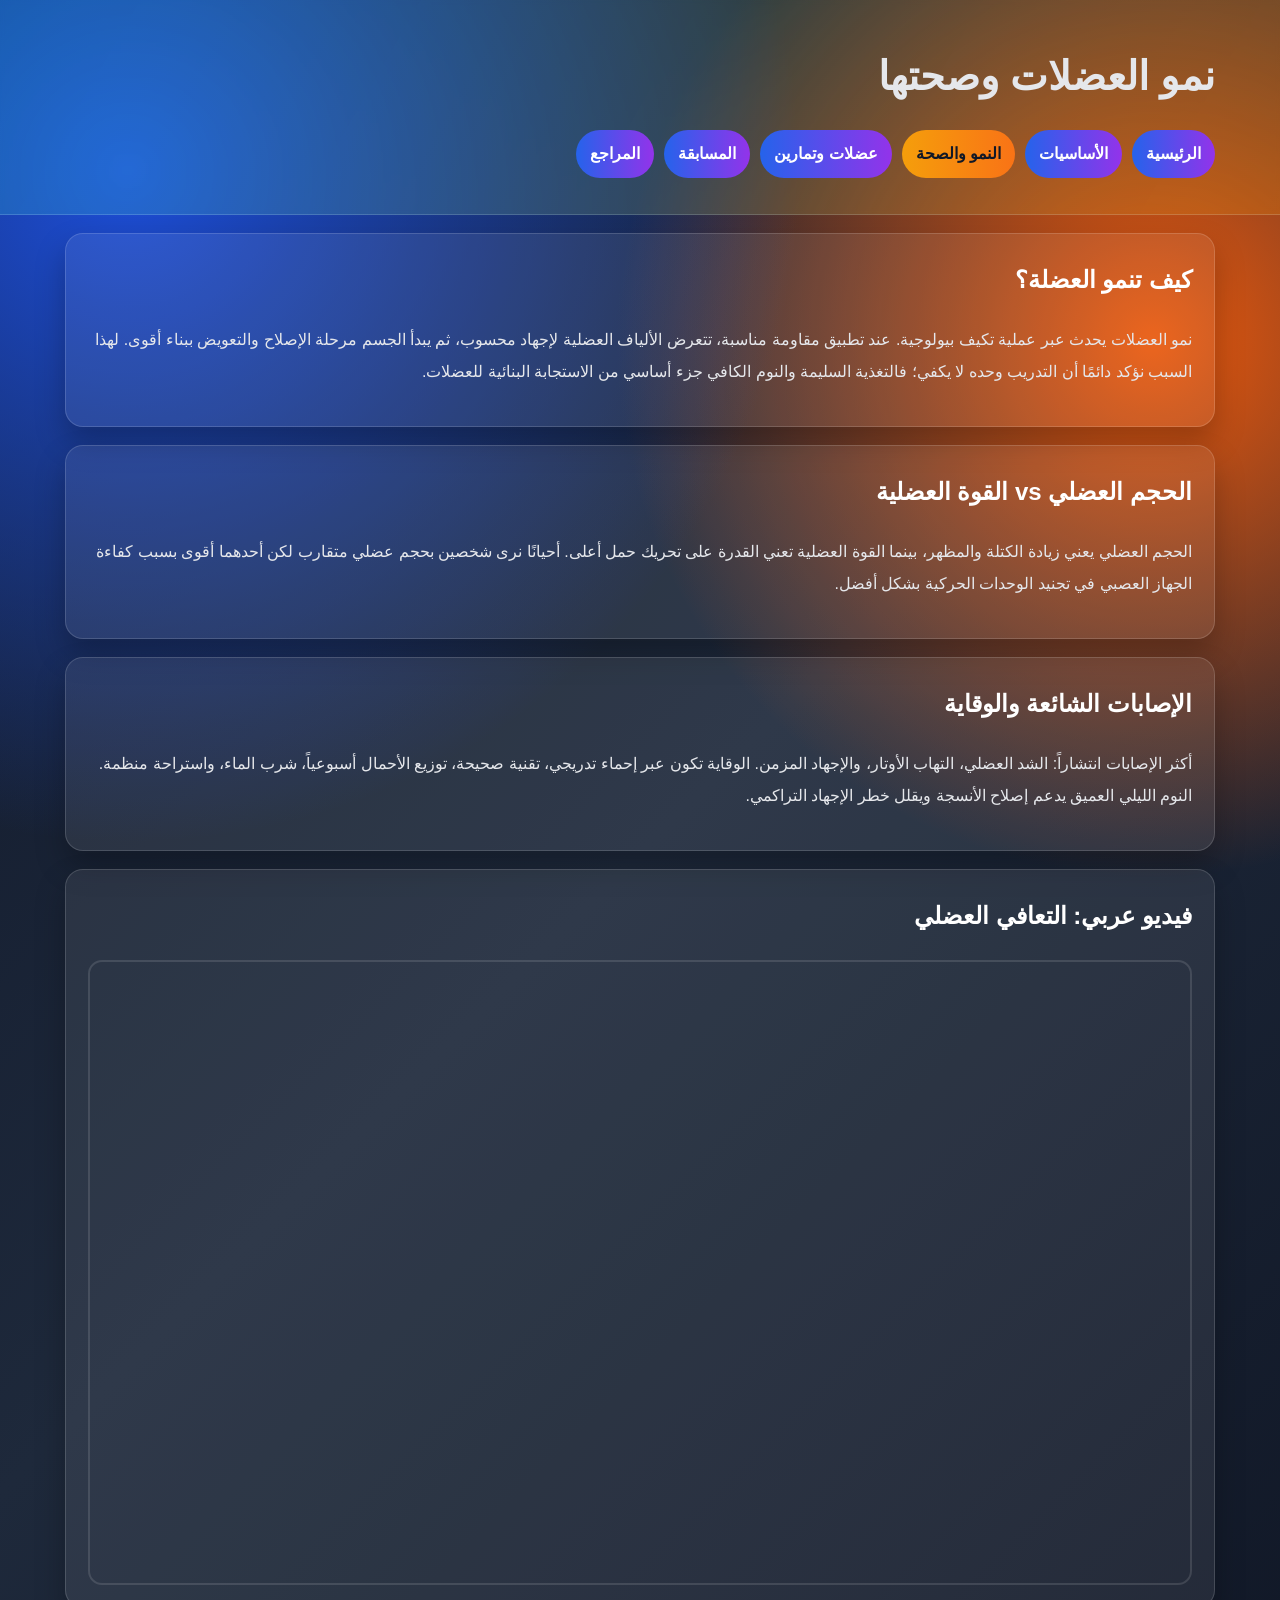
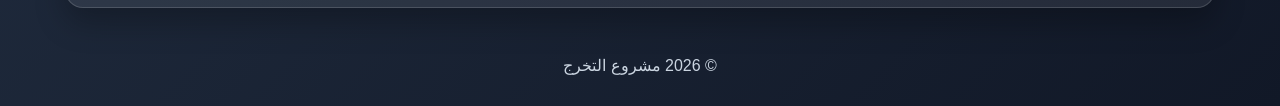
==== growth-health.html @ 99dec6dd "Enhance design, expand content, and revamp exercises with Arabic media" ====
<!doctype html><html lang="ar" dir="rtl"><head><meta charset="UTF-8"><meta name="viewport" content="width=device-width,initial-scale=1"><title>النمو والصحة</title><link rel="stylesheet" href="styles.css"></head><body>
<header class="hero"><div class="container"><h1>نمو العضلات وصحتها</h1><nav class="topnav"><a href="index.html">الرئيسية</a><a href="muscle-basics.html">الأساسيات</a><a href="growth-health.html" class="active">النمو والصحة</a><a href="sports.html">عضلات وتمارين</a><a href="quiz.html">المسابقة</a><a href="references.html">المراجع</a></nav></div></header>
<main class="container"><section class="card"><h2>كيف تنمو العضلة؟</h2><p>نمو العضلات يحدث عبر عملية تكيف بيولوجية. عند تطبيق مقاومة مناسبة، تتعرض الألياف العضلية لإجهاد محسوب، ثم يبدأ الجسم مرحلة الإصلاح والتعويض ببناء أقوى. لهذا السبب نؤكد دائمًا أن التدريب وحده لا يكفي؛ فالتغذية السليمة والنوم الكافي جزء أساسي من الاستجابة البنائية للعضلات.</p></section><section class="card"><h2>الحجم العضلي vs القوة العضلية</h2><p>الحجم العضلي يعني زيادة الكتلة والمظهر، بينما القوة العضلية تعني القدرة على تحريك حمل أعلى. أحيانًا نرى شخصين بحجم عضلي متقارب لكن أحدهما أقوى بسبب كفاءة الجهاز العصبي في تجنيد الوحدات الحركية بشكل أفضل.</p></section><section class="card"><h2>الإصابات الشائعة والوقاية</h2><p>أكثر الإصابات انتشاراً: الشد العضلي، التهاب الأوتار، والإجهاد المزمن. الوقاية تكون عبر إحماء تدريجي، تقنية صحيحة، توزيع الأحمال أسبوعياً، شرب الماء، واستراحة منظمة. النوم الليلي العميق يدعم إصلاح الأنسجة ويقلل خطر الإجهاد التراكمي.</p></section><section class="card"><h2>فيديو عربي: التعافي العضلي</h2><div class="video-wrap"><iframe src="https://www.youtube.com/embed/2I8vK0Y0Q2A" title="التعافي العضلي" allowfullscreen></iframe></div></section></main><footer><div class="container">© 2026 مشروع التخرج</div></footer></body></html>
---- styles.css ----
:root{
  --bg1:#0f172a; --bg2:#1e293b; --bg3:#111827;
  --gold:#f59e0b; --cyan:#22d3ee; --pink:#f97316; --lime:#84cc16;
  --text:#e5e7eb; --muted:#cbd5e1; --card:rgba(255,255,255,.08);
}
*{box-sizing:border-box}
body{margin:0;font-family:"Cairo",Tahoma,Arial,sans-serif;color:var(--text);background:radial-gradient(circle at 10% 10%,#1d4ed8 0%,transparent 35%),radial-gradient(circle at 90% 20%,#ea580c 0%,transparent 30%),linear-gradient(135deg,var(--bg1),var(--bg2),var(--bg3));line-height:2}
.container{width:min(1150px,92%);margin:auto}
.hero{padding:36px 0;background:linear-gradient(120deg,rgba(34,211,238,.22),rgba(245,158,11,.2));backdrop-filter:blur(2px);border-bottom:1px solid rgba(255,255,255,.16)}
.hero h1{margin:0 0 8px;font-size:clamp(1.6rem,3.2vw,2.5rem)}
.topnav{display:flex;flex-wrap:wrap;gap:10px;margin-top:14px}
.topnav a{text-decoration:none;color:#fff;padding:8px 14px;border-radius:999px;background:linear-gradient(90deg,#2563eb,#9333ea);font-weight:700;transition:.25s}
.topnav a:hover{transform:translateY(-2px);filter:brightness(1.08)}
.topnav a.active{background:linear-gradient(90deg,var(--gold),var(--pink));color:#111827}
.card{margin:18px 0;padding:22px;border-radius:18px;background:var(--card);border:1px solid rgba(255,255,255,.15);box-shadow:0 15px 30px rgba(0,0,0,.25)}
.card h2{margin-top:0;color:#fff}.card h3{color:#fde68a}
.message{background:linear-gradient(90deg,rgba(34,211,238,.2),rgba(245,158,11,.2));padding:12px;border-right:6px solid var(--gold);border-radius:10px}
.gallery{display:grid;grid-template-columns:repeat(auto-fit,minmax(220px,1fr));gap:12px}
.gallery img,.full-img,.muscle-img{width:100%;height:260px;object-fit:cover;border-radius:14px;border:2px solid rgba(255,255,255,.15)}
.video-wrap{position:relative;padding-bottom:56.25%;height:0;border-radius:14px;overflow:hidden;border:2px solid rgba(255,255,255,.12)}
.video-wrap iframe{position:absolute;inset:0;width:100%;height:100%;border:0}
.grid{display:grid;grid-template-columns:repeat(auto-fit,minmax(260px,1fr));gap:14px}
.exercise{background:rgba(17,24,39,.6);padding:14px;border-radius:12px;border:1px solid rgba(132,204,22,.35)}
.exercise a{color:#67e8f9;font-weight:700}
.btn{background:linear-gradient(90deg,#10b981,#22d3ee);color:#0b1324;border:0;padding:11px 15px;border-radius:10px;cursor:pointer;font-weight:700}
.q-item{padding:10px;border:1px solid rgba(255,255,255,.2);border-radius:10px;margin:10px 0;background:rgba(0,0,0,.18)}
footer{padding:24px 0;text-align:center;color:var(--muted)}
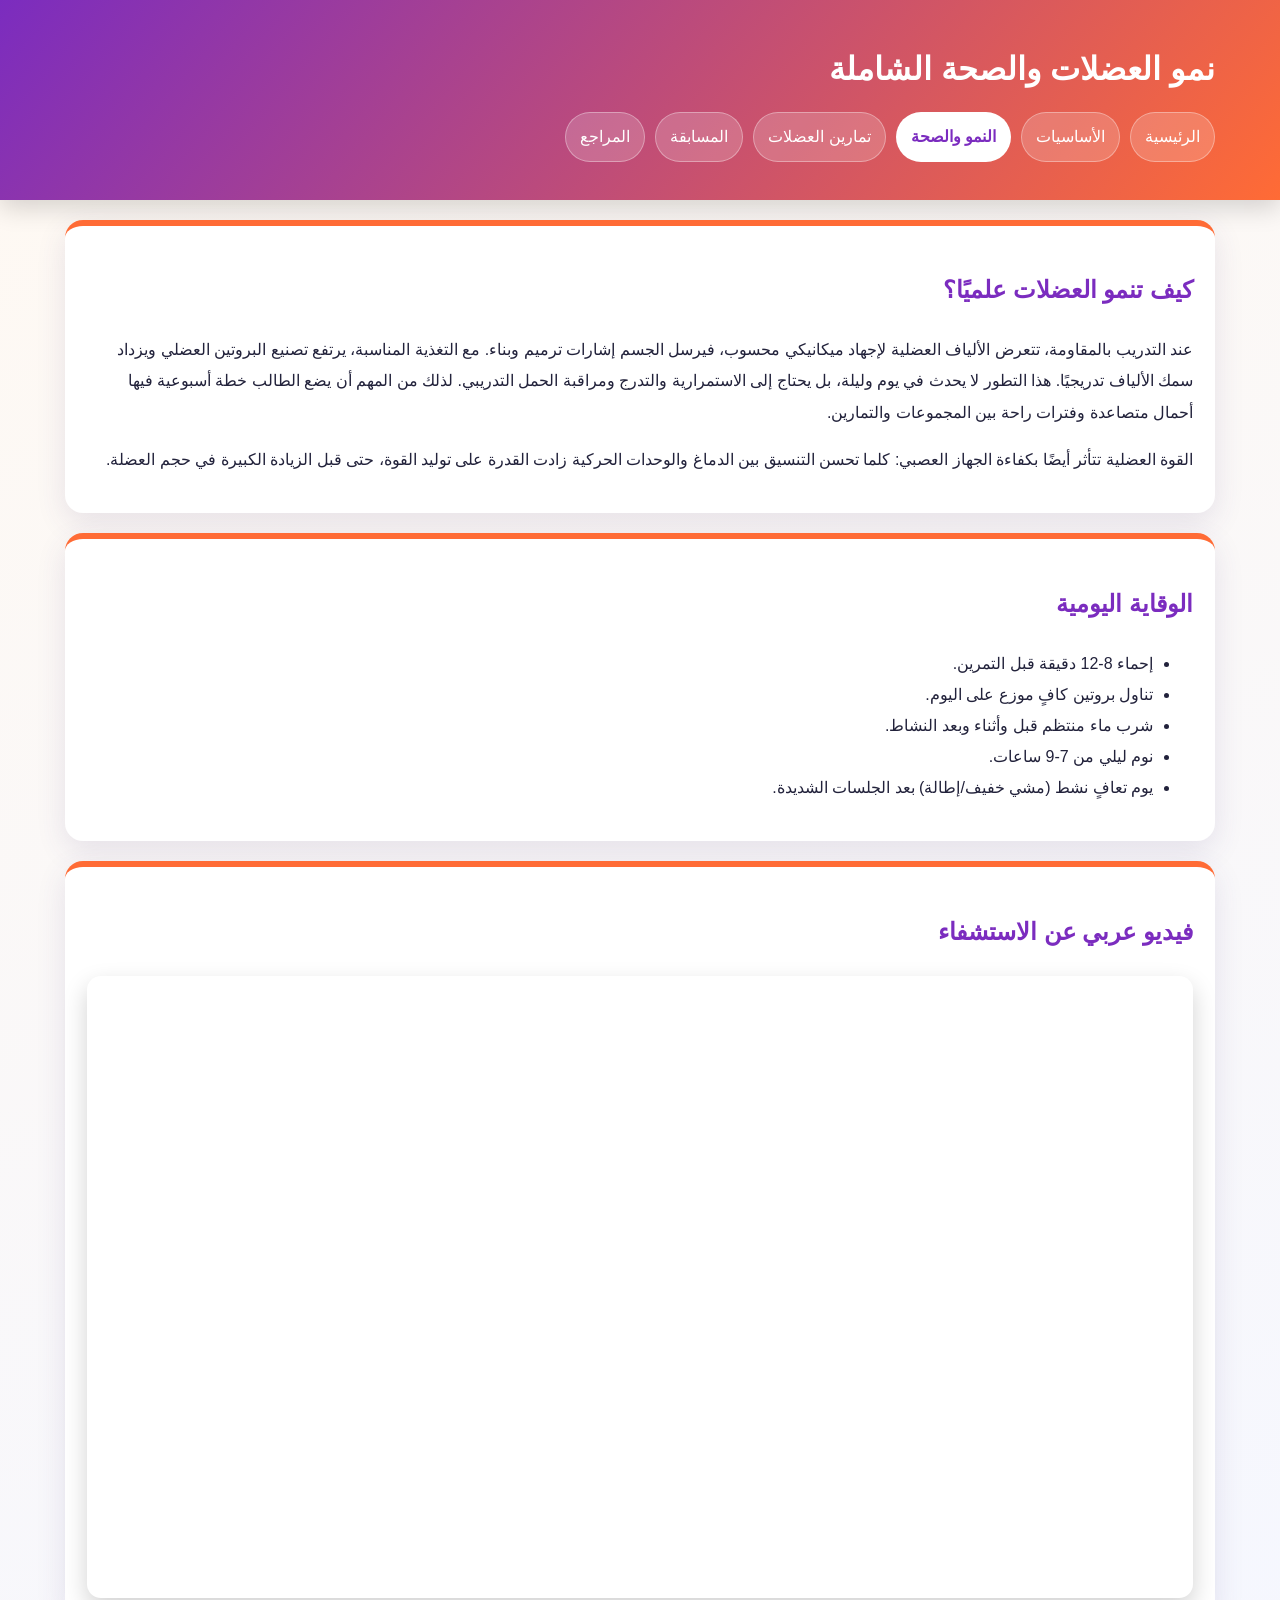
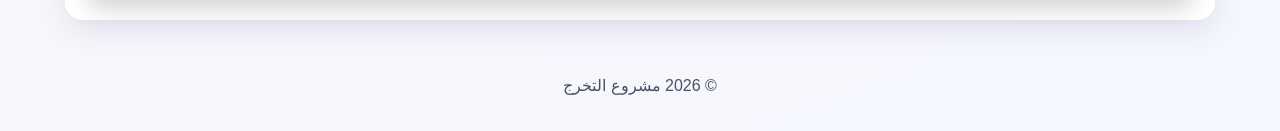
==== commit 9461aad6: "Elevate design and content: vibrant theme, Arabic media, richer muscle training sections" ====
--- a/growth-health.html
+++ b/growth-health.html
@@ -1,3 +1,3 @@
 <!doctype html><html lang="ar" dir="rtl"><head><meta charset="UTF-8"><meta name="viewport" content="width=device-width,initial-scale=1"><title>النمو والصحة</title><link rel="stylesheet" href="styles.css"></head><body>
-<header class="hero"><div class="container"><h1>نمو العضلات وصحتها</h1><nav class="topnav"><a href="index.html">الرئيسية</a><a href="muscle-basics.html">الأساسيات</a><a href="growth-health.html" class="active">النمو والصحة</a><a href="sports.html">عضلات وتمارين</a><a href="quiz.html">المسابقة</a><a href="references.html">المراجع</a></nav></div></header>
-<main class="container"><section class="card"><h2>كيف تنمو العضلة؟</h2><p>نمو العضلات يحدث عبر عملية تكيف بيولوجية. عند تطبيق مقاومة مناسبة، تتعرض الألياف العضلية لإجهاد محسوب، ثم يبدأ الجسم مرحلة الإصلاح والتعويض ببناء أقوى. لهذا السبب نؤكد دائمًا أن التدريب وحده لا يكفي؛ فالتغذية السليمة والنوم الكافي جزء أساسي من الاستجابة البنائية للعضلات.</p></section><section class="card"><h2>الحجم العضلي vs القوة العضلية</h2><p>الحجم العضلي يعني زيادة الكتلة والمظهر، بينما القوة العضلية تعني القدرة على تحريك حمل أعلى. أحيانًا نرى شخصين بحجم عضلي متقارب لكن أحدهما أقوى بسبب كفاءة الجهاز العصبي في تجنيد الوحدات الحركية بشكل أفضل.</p></section><section class="card"><h2>الإصابات الشائعة والوقاية</h2><p>أكثر الإصابات انتشاراً: الشد العضلي، التهاب الأوتار، والإجهاد المزمن. الوقاية تكون عبر إحماء تدريجي، تقنية صحيحة، توزيع الأحمال أسبوعياً، شرب الماء، واستراحة منظمة. النوم الليلي العميق يدعم إصلاح الأنسجة ويقلل خطر الإجهاد التراكمي.</p></section><section class="card"><h2>فيديو عربي: التعافي العضلي</h2><div class="video-wrap"><iframe src="https://www.youtube.com/embed/2I8vK0Y0Q2A" title="التعافي العضلي" allowfullscreen></iframe></div></section></main><footer><div class="container">© 2026 مشروع التخرج</div></footer></body></html>
+<header class="hero"><div class="container"><h1>نمو العضلات والصحة الشاملة</h1><nav class="topnav"><a href="index.html">الرئيسية</a><a href="muscle-basics.html">الأساسيات</a><a href="growth-health.html" class="active">النمو والصحة</a><a href="sports.html">تمارين العضلات</a><a href="quiz.html">المسابقة</a><a href="references.html">المراجع</a></nav></div></header>
+<main class="container"><section class="card"><h2>كيف تنمو العضلات علميًا؟</h2><p>عند التدريب بالمقاومة، تتعرض الألياف العضلية لإجهاد ميكانيكي محسوب، فيرسل الجسم إشارات ترميم وبناء. مع التغذية المناسبة، يرتفع تصنيع البروتين العضلي ويزداد سمك الألياف تدريجيًا. هذا التطور لا يحدث في يوم وليلة، بل يحتاج إلى الاستمرارية والتدرج ومراقبة الحمل التدريبي. لذلك من المهم أن يضع الطالب خطة أسبوعية فيها أحمال متصاعدة وفترات راحة بين المجموعات والتمارين.</p><p>القوة العضلية تتأثر أيضًا بكفاءة الجهاز العصبي: كلما تحسن التنسيق بين الدماغ والوحدات الحركية زادت القدرة على توليد القوة، حتى قبل الزيادة الكبيرة في حجم العضلة.</p></section><section class="card"><h2>الوقاية اليومية</h2><ul><li>إحماء 8-12 دقيقة قبل التمرين.</li><li>تناول بروتين كافٍ موزع على اليوم.</li><li>شرب ماء منتظم قبل وأثناء وبعد النشاط.</li><li>نوم ليلي من 7-9 ساعات.</li><li>يوم تعافٍ نشط (مشي خفيف/إطالة) بعد الجلسات الشديدة.</li></ul></section><section class="card"><h2>فيديو عربي عن الاستشفاء</h2><div class="video-wrap"><iframe src="https://www.youtube.com/embed/3m4N2Ff0hY0" title="الاستشفاء العضلي بالعربي" allowfullscreen></iframe></div></section></main><footer><div class="container">© 2026 مشروع التخرج</div></footer></body></html>
--- a/styles.css
+++ b/styles.css
@@ -1,27 +1,30 @@
-:root{
-  --bg1:#0f172a; --bg2:#1e293b; --bg3:#111827;
-  --gold:#f59e0b; --cyan:#22d3ee; --pink:#f97316; --lime:#84cc16;
-  --text:#e5e7eb; --muted:#cbd5e1; --card:rgba(255,255,255,.08);
+:root {
+  --bg: #fff9f2;
+  --bg2: #f5f7ff;
+  --card: #ffffff;
+  --text: #22223b;
+  --primary: #ff6b35;
+  --secondary: #7b2cbf;
+  --accent: #2a9d8f;
+  --gold: #f4a261;
 }
 *{box-sizing:border-box}
-body{margin:0;font-family:"Cairo",Tahoma,Arial,sans-serif;color:var(--text);background:radial-gradient(circle at 10% 10%,#1d4ed8 0%,transparent 35%),radial-gradient(circle at 90% 20%,#ea580c 0%,transparent 30%),linear-gradient(135deg,var(--bg1),var(--bg2),var(--bg3));line-height:2}
-.container{width:min(1150px,92%);margin:auto}
-.hero{padding:36px 0;background:linear-gradient(120deg,rgba(34,211,238,.22),rgba(245,158,11,.2));backdrop-filter:blur(2px);border-bottom:1px solid rgba(255,255,255,.16)}
-.hero h1{margin:0 0 8px;font-size:clamp(1.6rem,3.2vw,2.5rem)}
-.topnav{display:flex;flex-wrap:wrap;gap:10px;margin-top:14px}
-.topnav a{text-decoration:none;color:#fff;padding:8px 14px;border-radius:999px;background:linear-gradient(90deg,#2563eb,#9333ea);font-weight:700;transition:.25s}
-.topnav a:hover{transform:translateY(-2px);filter:brightness(1.08)}
-.topnav a.active{background:linear-gradient(90deg,var(--gold),var(--pink));color:#111827}
-.card{margin:18px 0;padding:22px;border-radius:18px;background:var(--card);border:1px solid rgba(255,255,255,.15);box-shadow:0 15px 30px rgba(0,0,0,.25)}
-.card h2{margin-top:0;color:#fff}.card h3{color:#fde68a}
-.message{background:linear-gradient(90deg,rgba(34,211,238,.2),rgba(245,158,11,.2));padding:12px;border-right:6px solid var(--gold);border-radius:10px}
-.gallery{display:grid;grid-template-columns:repeat(auto-fit,minmax(220px,1fr));gap:12px}
-.gallery img,.full-img,.muscle-img{width:100%;height:260px;object-fit:cover;border-radius:14px;border:2px solid rgba(255,255,255,.15)}
-.video-wrap{position:relative;padding-bottom:56.25%;height:0;border-radius:14px;overflow:hidden;border:2px solid rgba(255,255,255,.12)}
+body{margin:0;font-family:"Cairo",Tahoma,Arial,sans-serif;color:var(--text);line-height:1.95;background:linear-gradient(160deg,var(--bg),var(--bg2));}
+.container{width:min(1150px,93%);margin:auto}
+.hero{background:linear-gradient(130deg,var(--secondary),var(--primary));color:#fff;padding:38px 0;box-shadow:0 8px 24px rgba(0,0,0,.16)}
+.hero h1{margin:0 0 8px;font-size:2rem}
+.topnav{display:flex;flex-wrap:wrap;gap:10px;margin-top:12px}
+.topnav a{padding:8px 14px;background:rgba(255,255,255,.18);border:1px solid rgba(255,255,255,.35);color:#fff;text-decoration:none;border-radius:999px;transition:.2s}
+.topnav a:hover{transform:translateY(-1px);background:rgba(255,255,255,.3)}
+.topnav a.active{background:#fff;color:var(--secondary);font-weight:700}
+.card{background:var(--card);margin:20px 0;padding:22px;border-radius:18px;border-top:6px solid var(--primary);box-shadow:0 10px 30px rgba(73,56,120,.12)}
+.card h2{color:var(--secondary)} .card h3{color:var(--accent)}
+.message{background:#fff3e0;border-right:6px solid var(--gold);padding:13px;border-radius:10px}
+.grid{display:grid;grid-template-columns:repeat(auto-fit,minmax(240px,1fr));gap:14px}
+.gallery{display:grid;grid-template-columns:repeat(auto-fit,minmax(230px,1fr));gap:12px}
+.gallery img,.full-img,.muscle-img{width:100%;height:250px;object-fit:cover;border-radius:14px;border:3px solid #fff;box-shadow:0 8px 20px rgba(0,0,0,.12)}
+.video-wrap{position:relative;padding-bottom:56.25%;height:0;overflow:hidden;border-radius:14px;box-shadow:0 10px 25px rgba(0,0,0,.18)}
 .video-wrap iframe{position:absolute;inset:0;width:100%;height:100%;border:0}
-.grid{display:grid;grid-template-columns:repeat(auto-fit,minmax(260px,1fr));gap:14px}
-.exercise{background:rgba(17,24,39,.6);padding:14px;border-radius:12px;border:1px solid rgba(132,204,22,.35)}
-.exercise a{color:#67e8f9;font-weight:700}
-.btn{background:linear-gradient(90deg,#10b981,#22d3ee);color:#0b1324;border:0;padding:11px 15px;border-radius:10px;cursor:pointer;font-weight:700}
-.q-item{padding:10px;border:1px solid rgba(255,255,255,.2);border-radius:10px;margin:10px 0;background:rgba(0,0,0,.18)}
-footer{padding:24px 0;text-align:center;color:var(--muted)}
+.exercise-block{padding:14px;margin:12px 0;background:#f8f9ff;border-radius:12px;border-right:5px solid var(--accent)}
+.badge{display:inline-block;background:var(--accent);color:#fff;padding:2px 10px;border-radius:999px;font-size:.85rem}
+footer{padding:30px 0;text-align:center;color:#4d4d68}
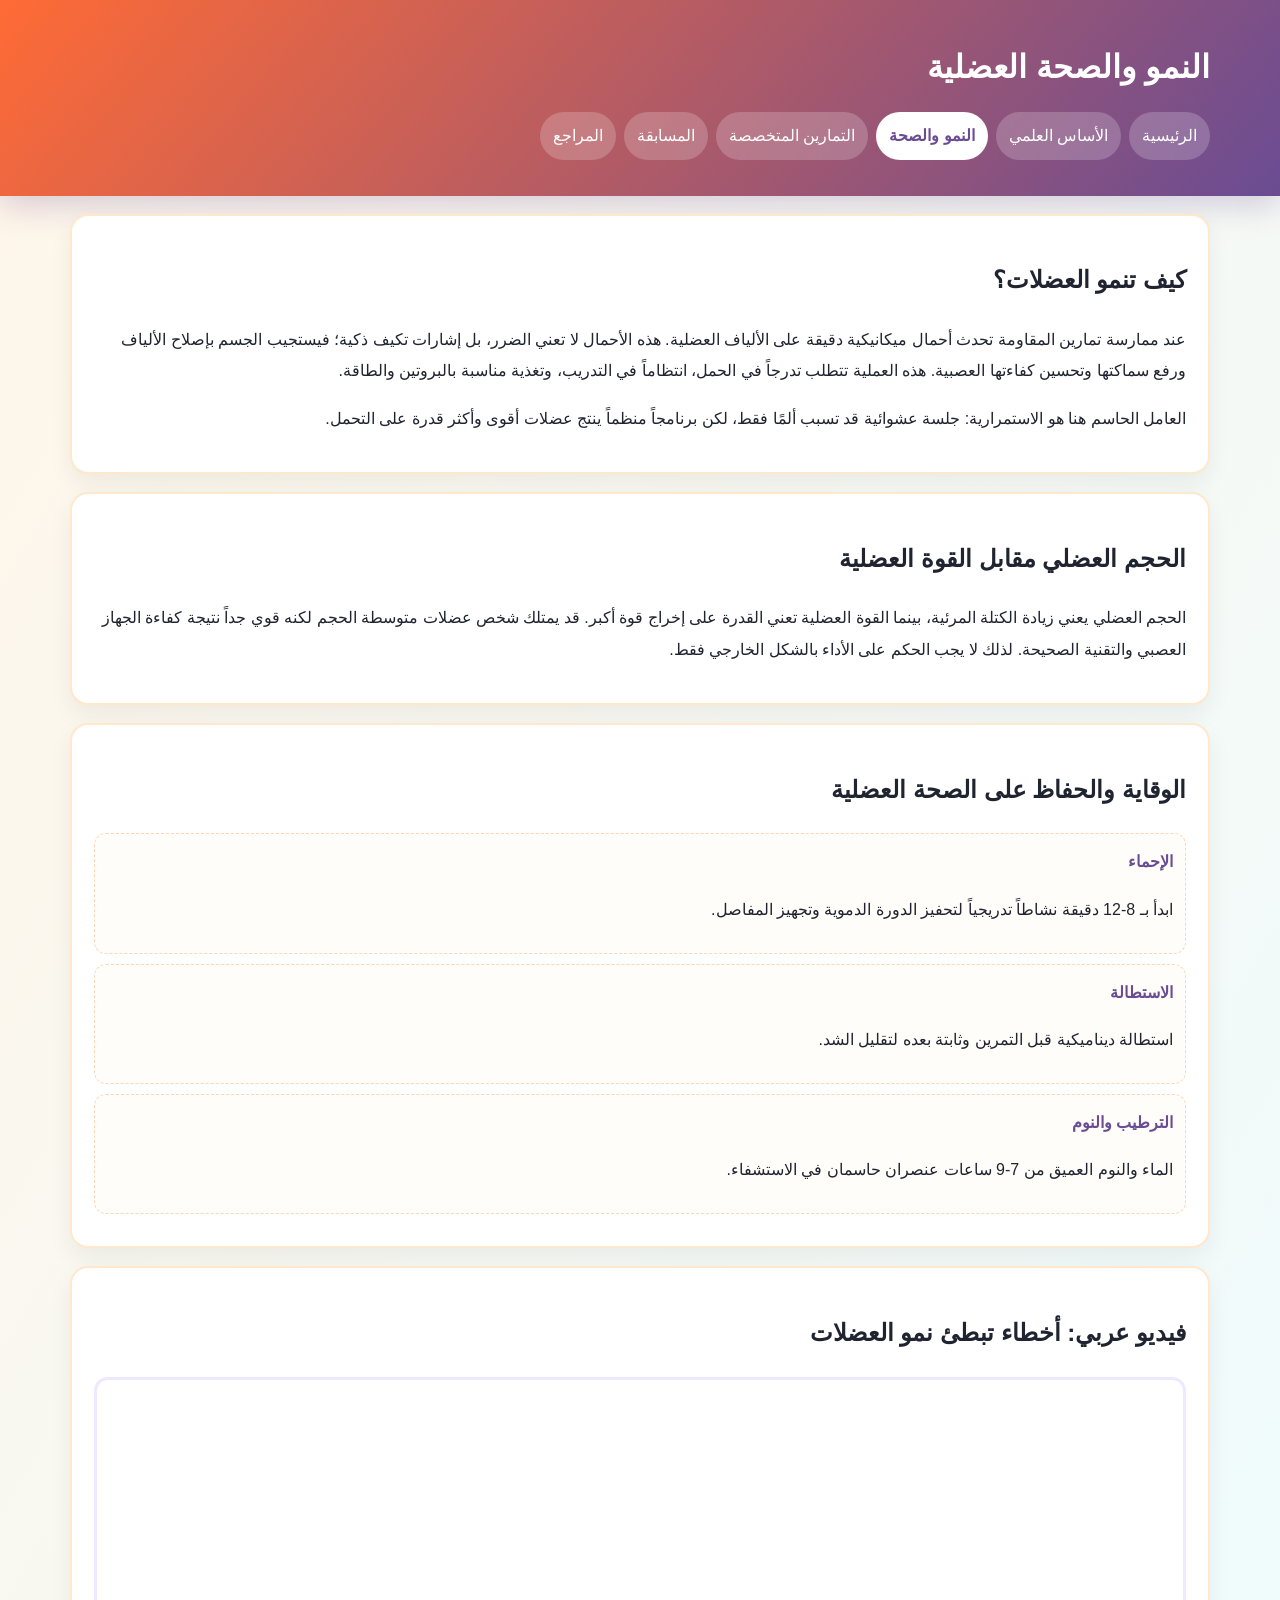
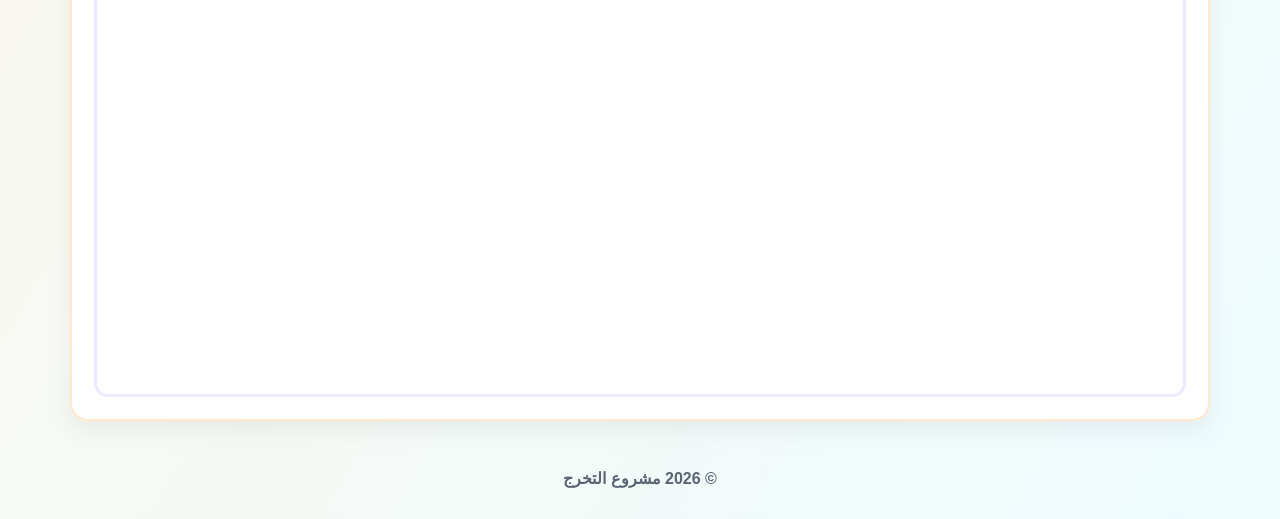
==== commit 46dd05c4: "Revamp styling and enrich Arabic muscle content with male-focused media" ====
--- a/growth-health.html
+++ b/growth-health.html
@@ -1,3 +1,8 @@
-<!doctype html><html lang="ar" dir="rtl"><head><meta charset="UTF-8"><meta name="viewport" content="width=device-width,initial-scale=1"><title>النمو والصحة</title><link rel="stylesheet" href="styles.css"></head><body>
-<header class="hero"><div class="container"><h1>نمو العضلات والصحة الشاملة</h1><nav class="topnav"><a href="index.html">الرئيسية</a><a href="muscle-basics.html">الأساسيات</a><a href="growth-health.html" class="active">النمو والصحة</a><a href="sports.html">تمارين العضلات</a><a href="quiz.html">المسابقة</a><a href="references.html">المراجع</a></nav></div></header>
-<main class="container"><section class="card"><h2>كيف تنمو العضلات علميًا؟</h2><p>عند التدريب بالمقاومة، تتعرض الألياف العضلية لإجهاد ميكانيكي محسوب، فيرسل الجسم إشارات ترميم وبناء. مع التغذية المناسبة، يرتفع تصنيع البروتين العضلي ويزداد سمك الألياف تدريجيًا. هذا التطور لا يحدث في يوم وليلة، بل يحتاج إلى الاستمرارية والتدرج ومراقبة الحمل التدريبي. لذلك من المهم أن يضع الطالب خطة أسبوعية فيها أحمال متصاعدة وفترات راحة بين المجموعات والتمارين.</p><p>القوة العضلية تتأثر أيضًا بكفاءة الجهاز العصبي: كلما تحسن التنسيق بين الدماغ والوحدات الحركية زادت القدرة على توليد القوة، حتى قبل الزيادة الكبيرة في حجم العضلة.</p></section><section class="card"><h2>الوقاية اليومية</h2><ul><li>إحماء 8-12 دقيقة قبل التمرين.</li><li>تناول بروتين كافٍ موزع على اليوم.</li><li>شرب ماء منتظم قبل وأثناء وبعد النشاط.</li><li>نوم ليلي من 7-9 ساعات.</li><li>يوم تعافٍ نشط (مشي خفيف/إطالة) بعد الجلسات الشديدة.</li></ul></section><section class="card"><h2>فيديو عربي عن الاستشفاء</h2><div class="video-wrap"><iframe src="https://www.youtube.com/embed/3m4N2Ff0hY0" title="الاستشفاء العضلي بالعربي" allowfullscreen></iframe></div></section></main><footer><div class="container">© 2026 مشروع التخرج</div></footer></body></html>
+<!doctype html><html lang="ar" dir="rtl"><head><meta charset="UTF-8"><meta name="viewport" content="width=device-width,initial-scale=1"><title>النمو والصحة العضلية</title><link rel="stylesheet" href="styles.css"></head><body>
+<header class="hero"><div class="container"><h1>النمو والصحة العضلية</h1><nav class="topnav"><a href="index.html">الرئيسية</a><a href="muscle-basics.html">الأساس العلمي</a><a href="growth-health.html" class="active">النمو والصحة</a><a href="sports.html">التمارين المتخصصة</a><a href="quiz.html">المسابقة</a><a href="references.html">المراجع</a></nav></div></header>
+<main class="container">
+<section class="card"><h2>كيف تنمو العضلات؟</h2><p>عند ممارسة تمارين المقاومة تحدث أحمال ميكانيكية دقيقة على الألياف العضلية. هذه الأحمال لا تعني الضرر، بل إشارات تكيف ذكية؛ فيستجيب الجسم بإصلاح الألياف ورفع سماكتها وتحسين كفاءتها العصبية. هذه العملية تتطلب تدرجاً في الحمل، انتظاماً في التدريب، وتغذية مناسبة بالبروتين والطاقة.</p><p>العامل الحاسم هنا هو الاستمرارية: جلسة عشوائية قد تسبب ألمًا فقط، لكن برنامجاً منظماً ينتج عضلات أقوى وأكثر قدرة على التحمل.</p></section>
+<section class="card"><h2>الحجم العضلي مقابل القوة العضلية</h2><p>الحجم العضلي يعني زيادة الكتلة المرئية، بينما القوة العضلية تعني القدرة على إخراج قوة أكبر. قد يمتلك شخص عضلات متوسطة الحجم لكنه قوي جداً نتيجة كفاءة الجهاز العصبي والتقنية الصحيحة. لذلك لا يجب الحكم على الأداء بالشكل الخارجي فقط.</p></section>
+<section class="card"><h2>الوقاية والحفاظ على الصحة العضلية</h2><div class="exercise"><h4>الإحماء</h4><p>ابدأ بـ 8-12 دقيقة نشاطاً تدريجياً لتحفيز الدورة الدموية وتجهيز المفاصل.</p></div><div class="exercise"><h4>الاستطالة</h4><p>استطالة ديناميكية قبل التمرين وثابتة بعده لتقليل الشد.</p></div><div class="exercise"><h4>الترطيب والنوم</h4><p>الماء والنوم العميق من 7-9 ساعات عنصران حاسمان في الاستشفاء.</p></div></section>
+<section class="card"><h2>فيديو عربي: أخطاء تبطئ نمو العضلات</h2><div class="video-wrap"><iframe src="https://www.youtube.com/embed/Z41xL8LwYjA" title="أخطاء بناء العضلات - عربي" allowfullscreen></iframe></div></section>
+</main><footer><div class="container">© 2026 مشروع التخرج</div></footer></body></html>
--- a/styles.css
+++ b/styles.css
@@ -1,30 +1,33 @@
 :root {
-  --bg: #fff9f2;
-  --bg2: #f5f7ff;
-  --card: #ffffff;
-  --text: #22223b;
-  --primary: #ff6b35;
-  --secondary: #7b2cbf;
-  --accent: #2a9d8f;
-  --gold: #f4a261;
+  --bg1:#fff6e9;
+  --bg2:#eefcff;
+  --card:#ffffff;
+  --text:#1f2430;
+  --primary:#ff6b35;
+  --secondary:#6a4c93;
+  --accent:#00a896;
+  --gold:#f4b400;
 }
 *{box-sizing:border-box}
-body{margin:0;font-family:"Cairo",Tahoma,Arial,sans-serif;color:var(--text);line-height:1.95;background:linear-gradient(160deg,var(--bg),var(--bg2));}
-.container{width:min(1150px,93%);margin:auto}
-.hero{background:linear-gradient(130deg,var(--secondary),var(--primary));color:#fff;padding:38px 0;box-shadow:0 8px 24px rgba(0,0,0,.16)}
+body{margin:0;font-family:"Cairo","Tahoma",Arial,sans-serif;color:var(--text);background:linear-gradient(120deg,var(--bg1),var(--bg2));line-height:1.95}
+.container{width:min(1140px,93%);margin:0 auto}
+.hero{background:linear-gradient(130deg,var(--primary),var(--secondary));color:#fff;padding:36px 0;box-shadow:0 10px 30px rgba(106,76,147,.25)}
 .hero h1{margin:0 0 8px;font-size:2rem}
-.topnav{display:flex;flex-wrap:wrap;gap:10px;margin-top:12px}
-.topnav a{padding:8px 14px;background:rgba(255,255,255,.18);border:1px solid rgba(255,255,255,.35);color:#fff;text-decoration:none;border-radius:999px;transition:.2s}
-.topnav a:hover{transform:translateY(-1px);background:rgba(255,255,255,.3)}
+.topnav{display:flex;flex-wrap:wrap;gap:8px;margin-top:14px}
+.topnav a{color:#fff;text-decoration:none;background:rgba(255,255,255,.2);padding:8px 13px;border-radius:999px;transition:.2s}
+.topnav a:hover{transform:translateY(-2px);background:rgba(255,255,255,.35)}
 .topnav a.active{background:#fff;color:var(--secondary);font-weight:700}
-.card{background:var(--card);margin:20px 0;padding:22px;border-radius:18px;border-top:6px solid var(--primary);box-shadow:0 10px 30px rgba(73,56,120,.12)}
-.card h2{color:var(--secondary)} .card h3{color:var(--accent)}
-.message{background:#fff3e0;border-right:6px solid var(--gold);padding:13px;border-radius:10px}
-.grid{display:grid;grid-template-columns:repeat(auto-fit,minmax(240px,1fr));gap:14px}
-.gallery{display:grid;grid-template-columns:repeat(auto-fit,minmax(230px,1fr));gap:12px}
-.gallery img,.full-img,.muscle-img{width:100%;height:250px;object-fit:cover;border-radius:14px;border:3px solid #fff;box-shadow:0 8px 20px rgba(0,0,0,.12)}
-.video-wrap{position:relative;padding-bottom:56.25%;height:0;overflow:hidden;border-radius:14px;box-shadow:0 10px 25px rgba(0,0,0,.18)}
+.card{background:var(--card);margin:18px 0;padding:22px;border-radius:18px;border:2px solid #ffe8cc;box-shadow:0 10px 25px rgba(0,0,0,.06)}
+.highlight{background:linear-gradient(90deg,#fff4cc,#e5fffa);border-right:6px solid var(--accent);padding:12px;border-radius:12px}
+.grid{display:grid;grid-template-columns:repeat(auto-fit,minmax(240px,1fr));gap:12px}
+.gallery{display:grid;grid-template-columns:repeat(auto-fit,minmax(220px,1fr));gap:12px}
+.gallery img,.full-img,.muscle-img{width:100%;border-radius:14px;object-fit:cover;border:3px solid #fff3df;box-shadow:0 6px 18px rgba(0,0,0,.12)}
+.gallery img{height:210px}.full-img{max-height:420px}.muscle-img{height:260px}
+.video-grid{display:grid;grid-template-columns:repeat(auto-fit,minmax(280px,1fr));gap:12px}
+.video-wrap{position:relative;padding-bottom:56.25%;height:0;overflow:hidden;border-radius:14px;border:3px solid #f0e8ff}
 .video-wrap iframe{position:absolute;inset:0;width:100%;height:100%;border:0}
-.exercise-block{padding:14px;margin:12px 0;background:#f8f9ff;border-radius:12px;border-right:5px solid var(--accent)}
-.badge{display:inline-block;background:var(--accent);color:#fff;padding:2px 10px;border-radius:999px;font-size:.85rem}
-footer{padding:30px 0;text-align:center;color:#4d4d68}
+.exercise{padding:12px;border:1px dashed #ffd5b5;border-radius:12px;margin:10px 0;background:#fffdf9}
+.exercise h4{margin:0 0 6px;color:var(--secondary)}
+.btn{background:linear-gradient(120deg,var(--accent),#02c39a);color:#fff;border:0;padding:11px 16px;border-radius:10px;cursor:pointer;font-weight:700}
+.q-item{padding:12px;border:1px solid #ede1ff;border-radius:10px;margin:10px 0;background:#fcf9ff}
+footer{padding:24px 0;text-align:center;color:#5a6474;font-weight:700}
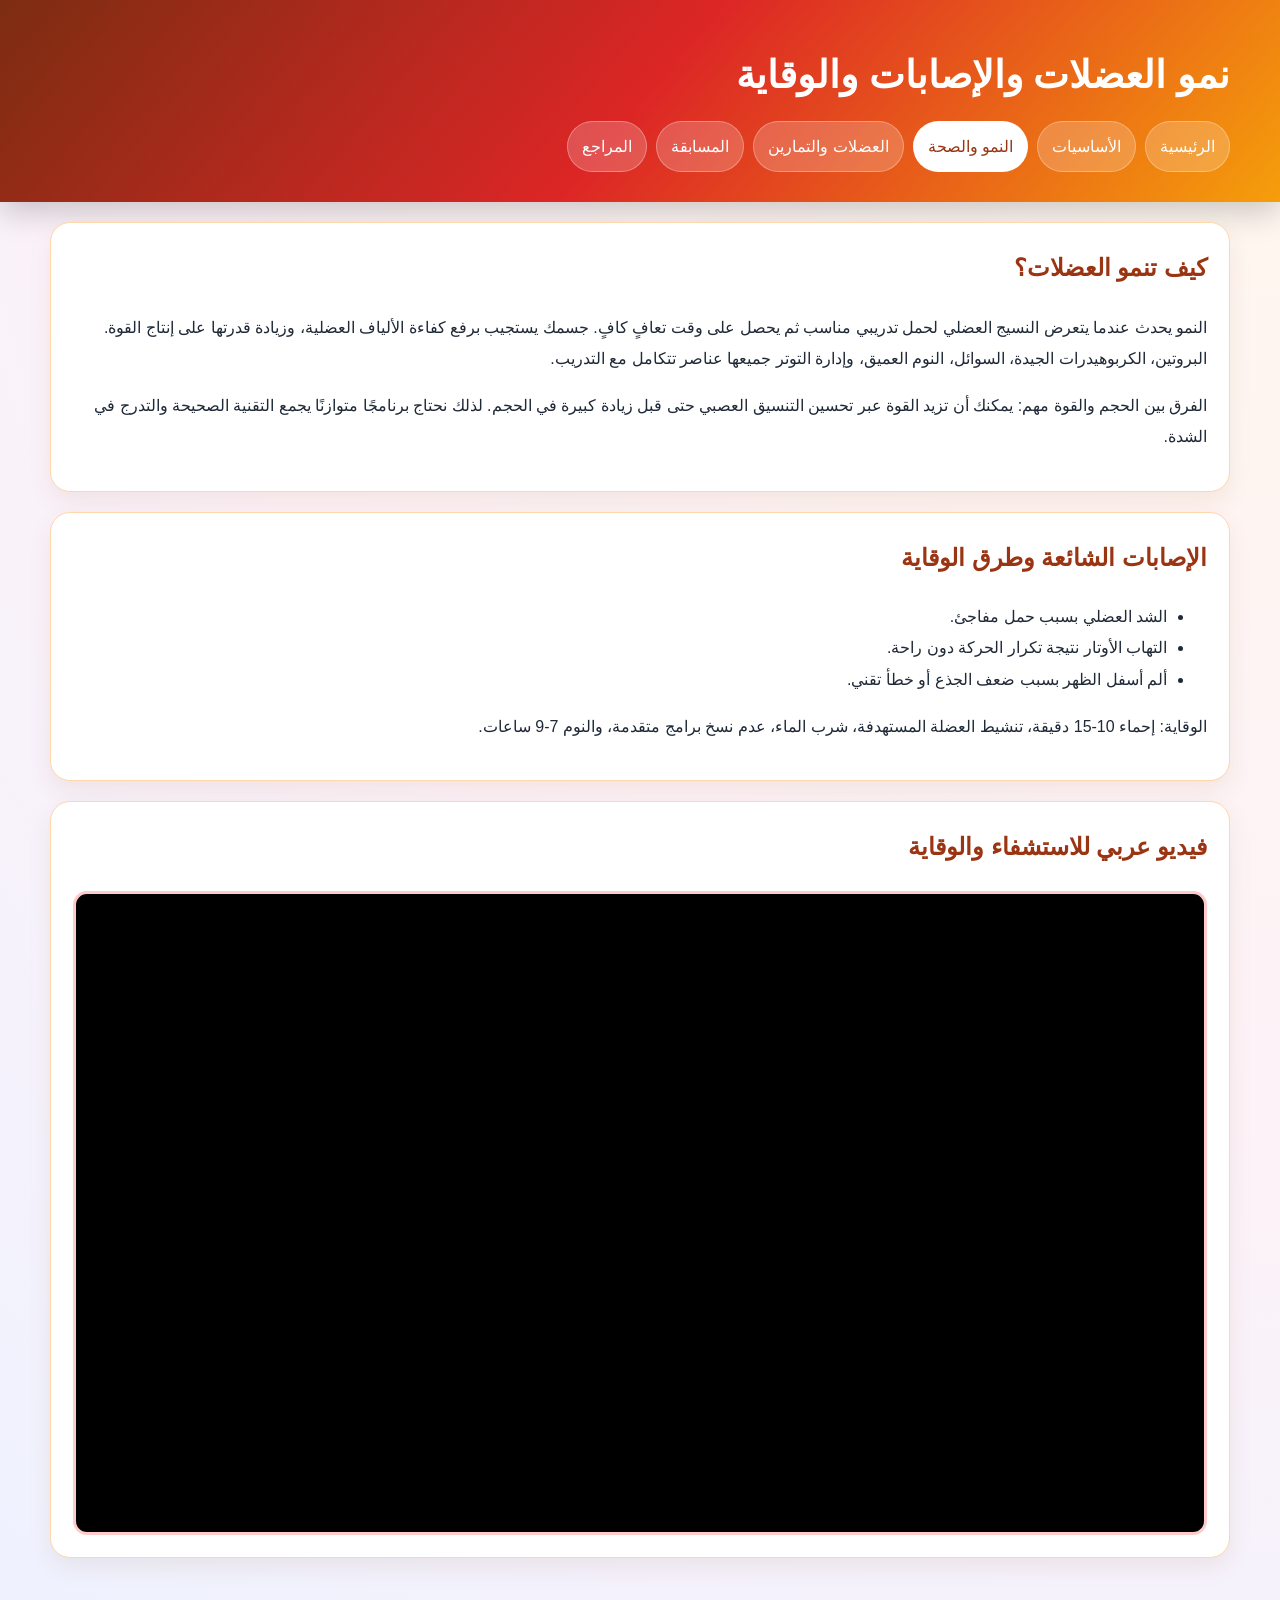
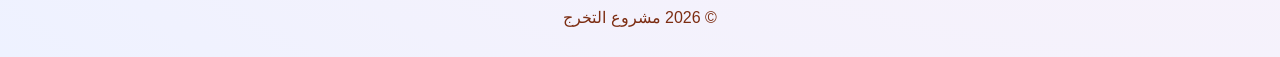
==== commit 3ec8a3a2: "Enhance visuals, Arabic media, richer content, and specialized exercise sections" ====
--- a/growth-health.html
+++ b/growth-health.html
@@ -1,8 +1,6 @@
-<!doctype html><html lang="ar" dir="rtl"><head><meta charset="UTF-8"><meta name="viewport" content="width=device-width,initial-scale=1"><title>النمو والصحة العضلية</title><link rel="stylesheet" href="styles.css"></head><body>
-<header class="hero"><div class="container"><h1>النمو والصحة العضلية</h1><nav class="topnav"><a href="index.html">الرئيسية</a><a href="muscle-basics.html">الأساس العلمي</a><a href="growth-health.html" class="active">النمو والصحة</a><a href="sports.html">التمارين المتخصصة</a><a href="quiz.html">المسابقة</a><a href="references.html">المراجع</a></nav></div></header>
-<main class="container">
-<section class="card"><h2>كيف تنمو العضلات؟</h2><p>عند ممارسة تمارين المقاومة تحدث أحمال ميكانيكية دقيقة على الألياف العضلية. هذه الأحمال لا تعني الضرر، بل إشارات تكيف ذكية؛ فيستجيب الجسم بإصلاح الألياف ورفع سماكتها وتحسين كفاءتها العصبية. هذه العملية تتطلب تدرجاً في الحمل، انتظاماً في التدريب، وتغذية مناسبة بالبروتين والطاقة.</p><p>العامل الحاسم هنا هو الاستمرارية: جلسة عشوائية قد تسبب ألمًا فقط، لكن برنامجاً منظماً ينتج عضلات أقوى وأكثر قدرة على التحمل.</p></section>
-<section class="card"><h2>الحجم العضلي مقابل القوة العضلية</h2><p>الحجم العضلي يعني زيادة الكتلة المرئية، بينما القوة العضلية تعني القدرة على إخراج قوة أكبر. قد يمتلك شخص عضلات متوسطة الحجم لكنه قوي جداً نتيجة كفاءة الجهاز العصبي والتقنية الصحيحة. لذلك لا يجب الحكم على الأداء بالشكل الخارجي فقط.</p></section>
-<section class="card"><h2>الوقاية والحفاظ على الصحة العضلية</h2><div class="exercise"><h4>الإحماء</h4><p>ابدأ بـ 8-12 دقيقة نشاطاً تدريجياً لتحفيز الدورة الدموية وتجهيز المفاصل.</p></div><div class="exercise"><h4>الاستطالة</h4><p>استطالة ديناميكية قبل التمرين وثابتة بعده لتقليل الشد.</p></div><div class="exercise"><h4>الترطيب والنوم</h4><p>الماء والنوم العميق من 7-9 ساعات عنصران حاسمان في الاستشفاء.</p></div></section>
-<section class="card"><h2>فيديو عربي: أخطاء تبطئ نمو العضلات</h2><div class="video-wrap"><iframe src="https://www.youtube.com/embed/Z41xL8LwYjA" title="أخطاء بناء العضلات - عربي" allowfullscreen></iframe></div></section>
-</main><footer><div class="container">© 2026 مشروع التخرج</div></footer></body></html>
+<!doctype html><html lang="ar" dir="rtl"><head><meta charset="UTF-8"><meta name="viewport" content="width=device-width,initial-scale=1"><title>النمو والصحة</title><link rel="stylesheet" href="styles.css"></head><body>
+<header class="hero"><div class="container"><h1>نمو العضلات والإصابات والوقاية</h1><nav class="topnav"><a href="index.html">الرئيسية</a><a href="muscle-basics.html">الأساسيات</a><a href="growth-health.html" class="active">النمو والصحة</a><a href="sports.html">العضلات والتمارين</a><a href="quiz.html">المسابقة</a><a href="references.html">المراجع</a></nav></div></header>
+<main class="container"><section class="card"><h2>كيف تنمو العضلات؟</h2><p>النمو يحدث عندما يتعرض النسيج العضلي لحمل تدريبي مناسب ثم يحصل على وقت تعافٍ كافٍ. جسمك يستجيب برفع كفاءة الألياف العضلية، وزيادة قدرتها على إنتاج القوة. البروتين، الكربوهيدرات الجيدة، السوائل، النوم العميق، وإدارة التوتر جميعها عناصر تتكامل مع التدريب.</p><p>الفرق بين الحجم والقوة مهم: يمكنك أن تزيد القوة عبر تحسين التنسيق العصبي حتى قبل زيادة كبيرة في الحجم. لذلك نحتاج برنامجًا متوازنًا يجمع التقنية الصحيحة والتدرج في الشدة.</p></section>
+<section class="card"><h2>الإصابات الشائعة وطرق الوقاية</h2><ul><li>الشد العضلي بسبب حمل مفاجئ.</li><li>التهاب الأوتار نتيجة تكرار الحركة دون راحة.</li><li>ألم أسفل الظهر بسبب ضعف الجذع أو خطأ تقني.</li></ul><p>الوقاية: إحماء 10-15 دقيقة، تنشيط العضلة المستهدفة، شرب الماء، عدم نسخ برامج متقدمة، والنوم 7-9 ساعات.</p></section>
+<section class="card"><h2>فيديو عربي للاستشفاء والوقاية</h2><div class="video-wrap"><iframe src="https://www.youtube.com/embed/8f6w6VE5v3A" title="الاستشفاء العضلي بالعربي" allowfullscreen></iframe></div></section></main>
+<footer><div class="container">© 2026 مشروع التخرج</div></footer></body></html>
--- a/styles.css
+++ b/styles.css
@@ -1,33 +1,32 @@
-:root {
-  --bg1:#fff6e9;
-  --bg2:#eefcff;
+:root{
+  --bg1:#fff7ed;
+  --bg2:#fdf2f8;
+  --ink:#1f2937;
+  --muted:#475569;
+  --brand:#ef4444;
+  --brand2:#f59e0b;
+  --brand3:#8b5cf6;
   --card:#ffffff;
-  --text:#1f2430;
-  --primary:#ff6b35;
-  --secondary:#6a4c93;
-  --accent:#00a896;
-  --gold:#f4b400;
 }
 *{box-sizing:border-box}
-body{margin:0;font-family:"Cairo","Tahoma",Arial,sans-serif;color:var(--text);background:linear-gradient(120deg,var(--bg1),var(--bg2));line-height:1.95}
-.container{width:min(1140px,93%);margin:0 auto}
-.hero{background:linear-gradient(130deg,var(--primary),var(--secondary));color:#fff;padding:36px 0;box-shadow:0 10px 30px rgba(106,76,147,.25)}
-.hero h1{margin:0 0 8px;font-size:2rem}
-.topnav{display:flex;flex-wrap:wrap;gap:8px;margin-top:14px}
-.topnav a{color:#fff;text-decoration:none;background:rgba(255,255,255,.2);padding:8px 13px;border-radius:999px;transition:.2s}
-.topnav a:hover{transform:translateY(-2px);background:rgba(255,255,255,.35)}
-.topnav a.active{background:#fff;color:var(--secondary);font-weight:700}
-.card{background:var(--card);margin:18px 0;padding:22px;border-radius:18px;border:2px solid #ffe8cc;box-shadow:0 10px 25px rgba(0,0,0,.06)}
-.highlight{background:linear-gradient(90deg,#fff4cc,#e5fffa);border-right:6px solid var(--accent);padding:12px;border-radius:12px}
-.grid{display:grid;grid-template-columns:repeat(auto-fit,minmax(240px,1fr));gap:12px}
+body{margin:0;font-family:"Cairo","Tahoma",sans-serif;color:var(--ink);background:radial-gradient(circle at top right,var(--bg1),var(--bg2) 55%,#eef2ff);line-height:1.95}
+.container{width:min(1180px,93%);margin:0 auto}
+.hero{background:linear-gradient(130deg,#7c2d12,#dc2626,#f59e0b);color:#fff;padding:38px 0 30px;box-shadow:0 10px 30px rgba(0,0,0,.2)}
+.hero h1{margin:0 0 8px;font-size:clamp(1.6rem,3vw,2.4rem)}
+.hero p{margin:0 0 16px;color:#ffedd5}
+.topnav{display:flex;flex-wrap:wrap;gap:9px}.topnav a{color:#fff;text-decoration:none;padding:9px 14px;border-radius:999px;background:rgba(255,255,255,.2);border:1px solid rgba(255,255,255,.3)}.topnav a.active,.topnav a:hover{background:#fff;color:#9a3412}
+.card{background:var(--card);margin:20px 0;padding:22px;border-radius:20px;border:1px solid #fed7aa;box-shadow:0 10px 24px rgba(124,45,18,.08)}
+.card h2{margin-top:0;color:#9a3412}.card h3{color:#7c3aed}
+.message{background:linear-gradient(90deg,#ffedd5,#fae8ff);padding:12px;border-radius:12px;border-right:5px solid #f97316}
+.grid{display:grid;grid-template-columns:repeat(auto-fit,minmax(260px,1fr));gap:14px}
 .gallery{display:grid;grid-template-columns:repeat(auto-fit,minmax(220px,1fr));gap:12px}
-.gallery img,.full-img,.muscle-img{width:100%;border-radius:14px;object-fit:cover;border:3px solid #fff3df;box-shadow:0 6px 18px rgba(0,0,0,.12)}
-.gallery img{height:210px}.full-img{max-height:420px}.muscle-img{height:260px}
-.video-grid{display:grid;grid-template-columns:repeat(auto-fit,minmax(280px,1fr));gap:12px}
-.video-wrap{position:relative;padding-bottom:56.25%;height:0;overflow:hidden;border-radius:14px;border:3px solid #f0e8ff}
-.video-wrap iframe{position:absolute;inset:0;width:100%;height:100%;border:0}
-.exercise{padding:12px;border:1px dashed #ffd5b5;border-radius:12px;margin:10px 0;background:#fffdf9}
-.exercise h4{margin:0 0 6px;color:var(--secondary)}
-.btn{background:linear-gradient(120deg,var(--accent),#02c39a);color:#fff;border:0;padding:11px 16px;border-radius:10px;cursor:pointer;font-weight:700}
-.q-item{padding:12px;border:1px solid #ede1ff;border-radius:10px;margin:10px 0;background:#fcf9ff}
-footer{padding:24px 0;text-align:center;color:#5a6474;font-weight:700}
+.gallery img,.full-img,.muscle-img{width:100%;height:240px;object-fit:cover;border-radius:14px;border:3px solid #fde68a}
+.muscle-img{height:300px;object-fit:contain;background:#fff7ed;padding:10px}
+.video-grid{display:grid;grid-template-columns:repeat(auto-fit,minmax(280px,1fr));gap:14px}
+.video-wrap{position:relative;padding-bottom:56.25%;height:0;overflow:hidden;border-radius:14px;border:3px solid #fecaca;background:#000}.video-wrap iframe{position:absolute;inset:0;width:100%;height:100%;border:0}
+.exercise-list{display:grid;grid-template-columns:repeat(auto-fit,minmax(260px,1fr));gap:12px}.exercise-item{background:#fff7ed;border:1px solid #fdba74;padding:14px;border-radius:14px}
+.exercise-item ul{margin:0;padding-right:18px}
+a{color:#b91c1c}
+.btn{background:linear-gradient(90deg,#dc2626,#f59e0b);color:#fff;border:0;padding:11px 16px;border-radius:10px;cursor:pointer}
+.q-item{padding:12px;border:1px solid #fbcfe8;background:#fff;border-radius:10px;margin:10px 0}
+footer{padding:24px 0;text-align:center;color:#7c2d12}
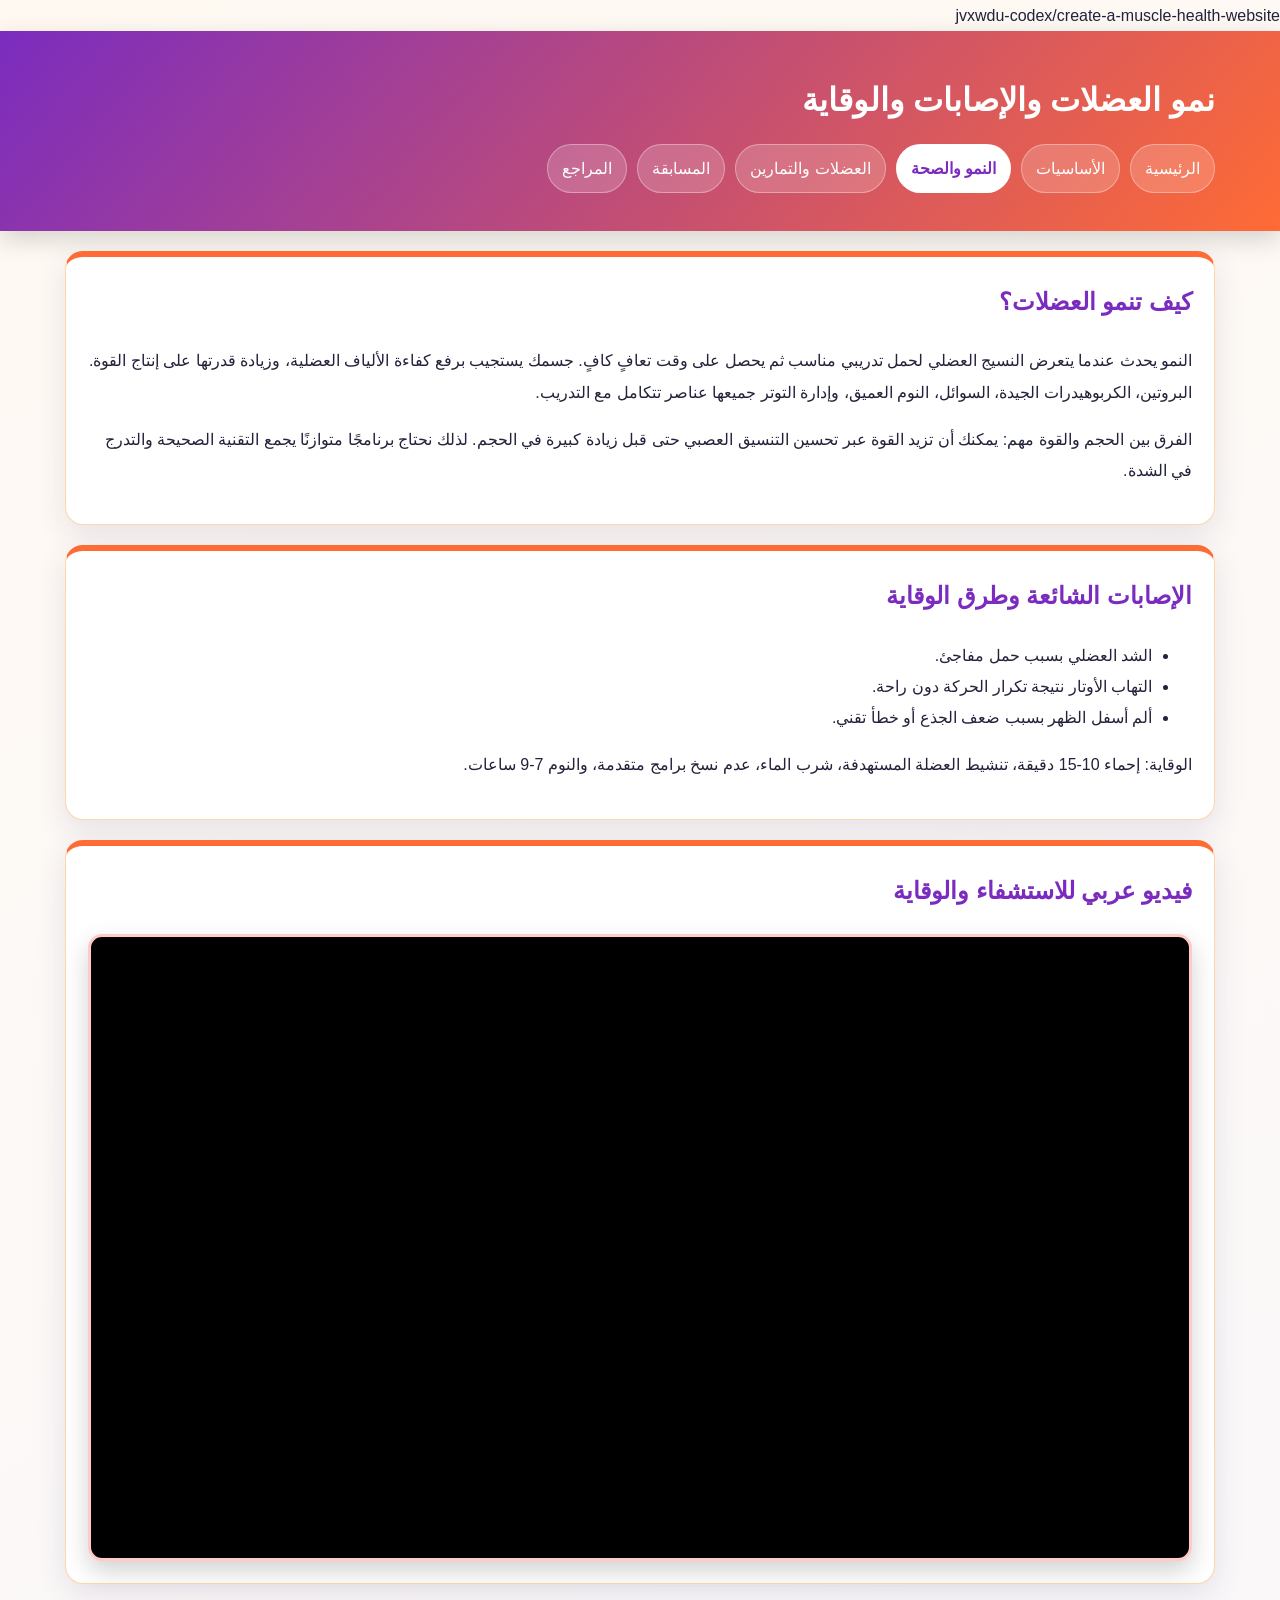
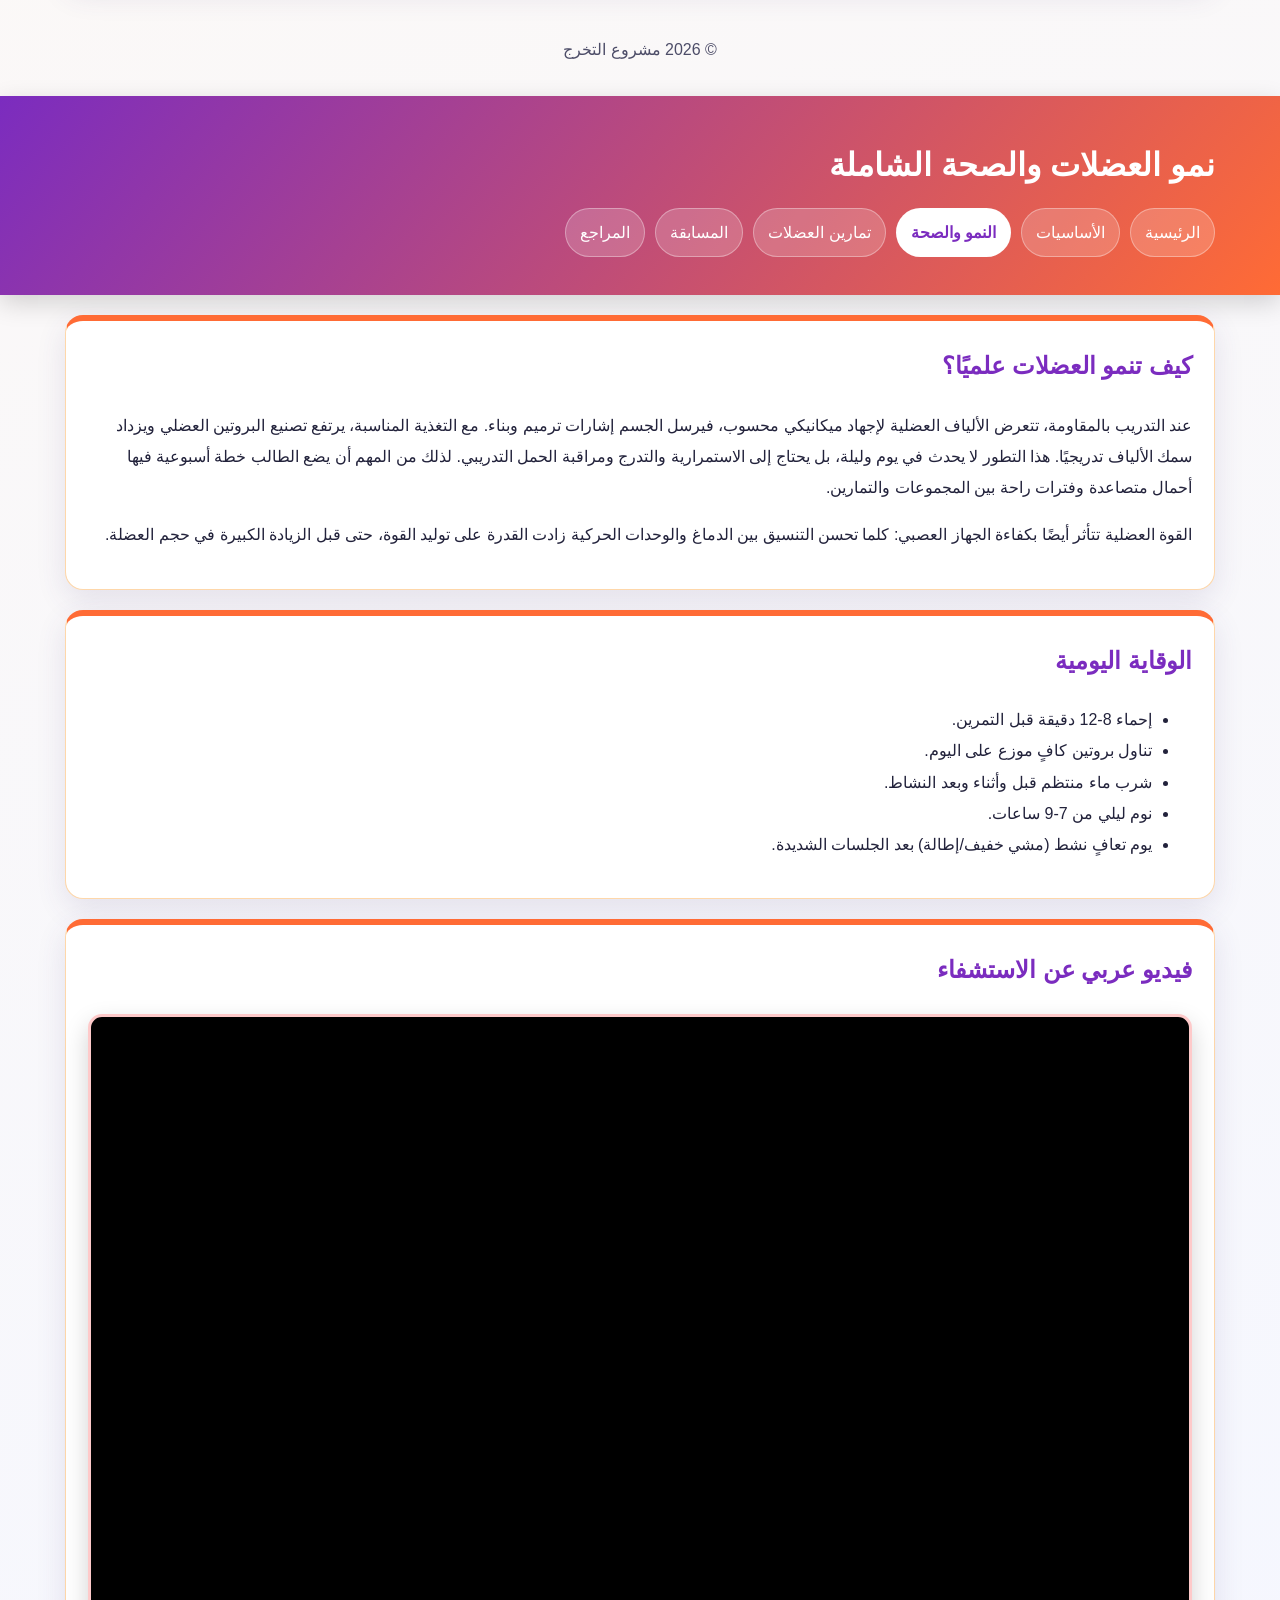
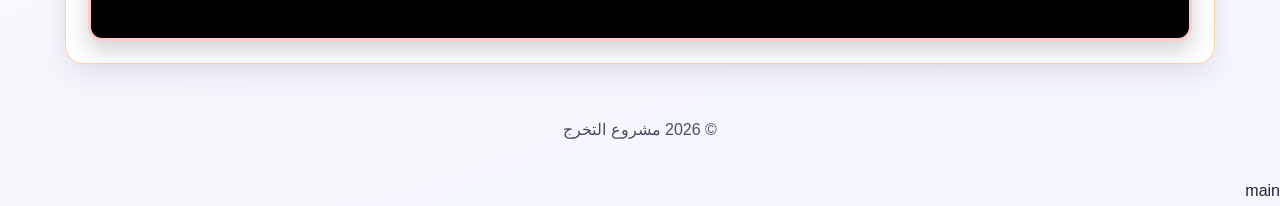
==== commit 1d1827f4: "Merge branch 'main' into jvxwdu-codex/create-a-muscle-health-website" ====
--- a/growth-health.html
+++ b/growth-health.html
@@ -1,6 +1,11 @@
 <!doctype html><html lang="ar" dir="rtl"><head><meta charset="UTF-8"><meta name="viewport" content="width=device-width,initial-scale=1"><title>النمو والصحة</title><link rel="stylesheet" href="styles.css"></head><body>
+ jvxwdu-codex/create-a-muscle-health-website
 <header class="hero"><div class="container"><h1>نمو العضلات والإصابات والوقاية</h1><nav class="topnav"><a href="index.html">الرئيسية</a><a href="muscle-basics.html">الأساسيات</a><a href="growth-health.html" class="active">النمو والصحة</a><a href="sports.html">العضلات والتمارين</a><a href="quiz.html">المسابقة</a><a href="references.html">المراجع</a></nav></div></header>
 <main class="container"><section class="card"><h2>كيف تنمو العضلات؟</h2><p>النمو يحدث عندما يتعرض النسيج العضلي لحمل تدريبي مناسب ثم يحصل على وقت تعافٍ كافٍ. جسمك يستجيب برفع كفاءة الألياف العضلية، وزيادة قدرتها على إنتاج القوة. البروتين، الكربوهيدرات الجيدة، السوائل، النوم العميق، وإدارة التوتر جميعها عناصر تتكامل مع التدريب.</p><p>الفرق بين الحجم والقوة مهم: يمكنك أن تزيد القوة عبر تحسين التنسيق العصبي حتى قبل زيادة كبيرة في الحجم. لذلك نحتاج برنامجًا متوازنًا يجمع التقنية الصحيحة والتدرج في الشدة.</p></section>
 <section class="card"><h2>الإصابات الشائعة وطرق الوقاية</h2><ul><li>الشد العضلي بسبب حمل مفاجئ.</li><li>التهاب الأوتار نتيجة تكرار الحركة دون راحة.</li><li>ألم أسفل الظهر بسبب ضعف الجذع أو خطأ تقني.</li></ul><p>الوقاية: إحماء 10-15 دقيقة، تنشيط العضلة المستهدفة، شرب الماء، عدم نسخ برامج متقدمة، والنوم 7-9 ساعات.</p></section>
 <section class="card"><h2>فيديو عربي للاستشفاء والوقاية</h2><div class="video-wrap"><iframe src="https://www.youtube.com/embed/8f6w6VE5v3A" title="الاستشفاء العضلي بالعربي" allowfullscreen></iframe></div></section></main>
 <footer><div class="container">© 2026 مشروع التخرج</div></footer></body></html>
+
+<header class="hero"><div class="container"><h1>نمو العضلات والصحة الشاملة</h1><nav class="topnav"><a href="index.html">الرئيسية</a><a href="muscle-basics.html">الأساسيات</a><a href="growth-health.html" class="active">النمو والصحة</a><a href="sports.html">تمارين العضلات</a><a href="quiz.html">المسابقة</a><a href="references.html">المراجع</a></nav></div></header>
+<main class="container"><section class="card"><h2>كيف تنمو العضلات علميًا؟</h2><p>عند التدريب بالمقاومة، تتعرض الألياف العضلية لإجهاد ميكانيكي محسوب، فيرسل الجسم إشارات ترميم وبناء. مع التغذية المناسبة، يرتفع تصنيع البروتين العضلي ويزداد سمك الألياف تدريجيًا. هذا التطور لا يحدث في يوم وليلة، بل يحتاج إلى الاستمرارية والتدرج ومراقبة الحمل التدريبي. لذلك من المهم أن يضع الطالب خطة أسبوعية فيها أحمال متصاعدة وفترات راحة بين المجموعات والتمارين.</p><p>القوة العضلية تتأثر أيضًا بكفاءة الجهاز العصبي: كلما تحسن التنسيق بين الدماغ والوحدات الحركية زادت القدرة على توليد القوة، حتى قبل الزيادة الكبيرة في حجم العضلة.</p></section><section class="card"><h2>الوقاية اليومية</h2><ul><li>إحماء 8-12 دقيقة قبل التمرين.</li><li>تناول بروتين كافٍ موزع على اليوم.</li><li>شرب ماء منتظم قبل وأثناء وبعد النشاط.</li><li>نوم ليلي من 7-9 ساعات.</li><li>يوم تعافٍ نشط (مشي خفيف/إطالة) بعد الجلسات الشديدة.</li></ul></section><section class="card"><h2>فيديو عربي عن الاستشفاء</h2><div class="video-wrap"><iframe src="https://www.youtube.com/embed/3m4N2Ff0hY0" title="الاستشفاء العضلي بالعربي" allowfullscreen></iframe></div></section></main><footer><div class="container">© 2026 مشروع التخرج</div></footer></body></html>
+ main
--- a/styles.css
+++ b/styles.css
@@ -1,3 +1,4 @@
+ jvxwdu-codex/create-a-muscle-health-website
 :root{
   --bg1:#fff7ed;
   --bg2:#fdf2f8;
@@ -30,3 +31,35 @@
 .btn{background:linear-gradient(90deg,#dc2626,#f59e0b);color:#fff;border:0;padding:11px 16px;border-radius:10px;cursor:pointer}
 .q-item{padding:12px;border:1px solid #fbcfe8;background:#fff;border-radius:10px;margin:10px 0}
 footer{padding:24px 0;text-align:center;color:#7c2d12}
+
+:root {
+  --bg: #fff9f2;
+  --bg2: #f5f7ff;
+  --card: #ffffff;
+  --text: #22223b;
+  --primary: #ff6b35;
+  --secondary: #7b2cbf;
+  --accent: #2a9d8f;
+  --gold: #f4a261;
+}
+*{box-sizing:border-box}
+body{margin:0;font-family:"Cairo",Tahoma,Arial,sans-serif;color:var(--text);line-height:1.95;background:linear-gradient(160deg,var(--bg),var(--bg2));}
+.container{width:min(1150px,93%);margin:auto}
+.hero{background:linear-gradient(130deg,var(--secondary),var(--primary));color:#fff;padding:38px 0;box-shadow:0 8px 24px rgba(0,0,0,.16)}
+.hero h1{margin:0 0 8px;font-size:2rem}
+.topnav{display:flex;flex-wrap:wrap;gap:10px;margin-top:12px}
+.topnav a{padding:8px 14px;background:rgba(255,255,255,.18);border:1px solid rgba(255,255,255,.35);color:#fff;text-decoration:none;border-radius:999px;transition:.2s}
+.topnav a:hover{transform:translateY(-1px);background:rgba(255,255,255,.3)}
+.topnav a.active{background:#fff;color:var(--secondary);font-weight:700}
+.card{background:var(--card);margin:20px 0;padding:22px;border-radius:18px;border-top:6px solid var(--primary);box-shadow:0 10px 30px rgba(73,56,120,.12)}
+.card h2{color:var(--secondary)} .card h3{color:var(--accent)}
+.message{background:#fff3e0;border-right:6px solid var(--gold);padding:13px;border-radius:10px}
+.grid{display:grid;grid-template-columns:repeat(auto-fit,minmax(240px,1fr));gap:14px}
+.gallery{display:grid;grid-template-columns:repeat(auto-fit,minmax(230px,1fr));gap:12px}
+.gallery img,.full-img,.muscle-img{width:100%;height:250px;object-fit:cover;border-radius:14px;border:3px solid #fff;box-shadow:0 8px 20px rgba(0,0,0,.12)}
+.video-wrap{position:relative;padding-bottom:56.25%;height:0;overflow:hidden;border-radius:14px;box-shadow:0 10px 25px rgba(0,0,0,.18)}
+.video-wrap iframe{position:absolute;inset:0;width:100%;height:100%;border:0}
+.exercise-block{padding:14px;margin:12px 0;background:#f8f9ff;border-radius:12px;border-right:5px solid var(--accent)}
+.badge{display:inline-block;background:var(--accent);color:#fff;padding:2px 10px;border-radius:999px;font-size:.85rem}
+footer{padding:30px 0;text-align:center;color:#4d4d68}
+ main
